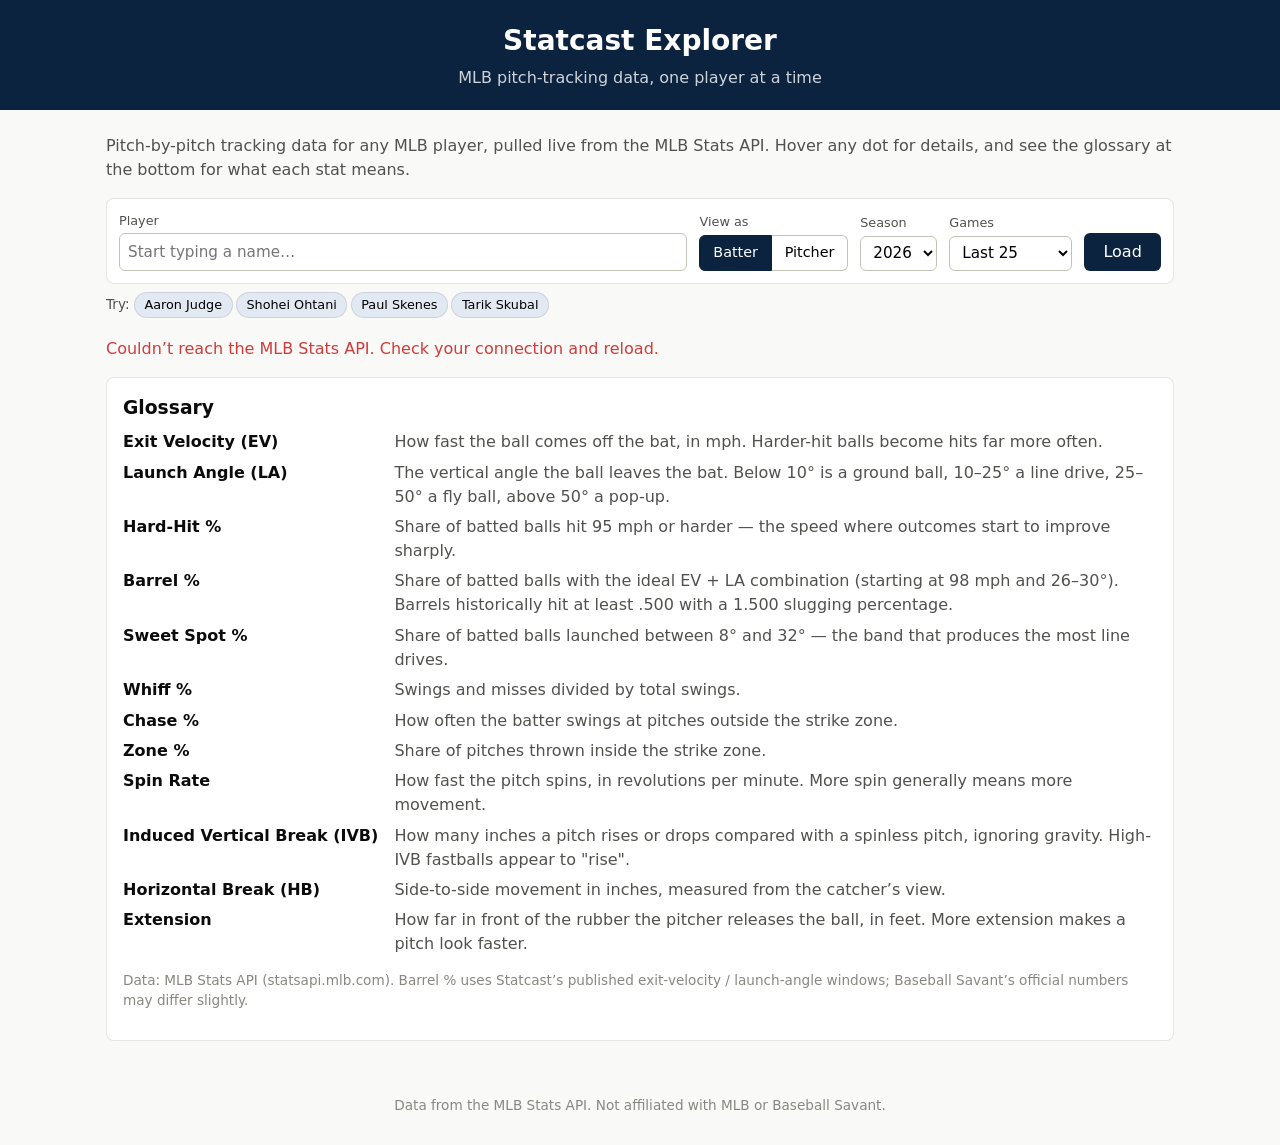
==== index.html @ 43feda47 "Add Statcast Explorer A Baseball Savant-style player page built on the public MLB Stats API: player " ====
<!DOCTYPE html>
<html lang="en">
<head>
  <meta charset="UTF-8">
  <meta name="viewport" content="width=device-width, initial-scale=1.0">
  <title>Statcast Explorer</title>
  <link rel="stylesheet" href="css/style.css">
</head>
<body>
  <header class="site-header">
    <h1>Statcast Explorer</h1>
    <p>MLB pitch-tracking data, one player at a time</p>
  </header>

  <main>
    <p class="sc-intro">Pitch-by-pitch tracking data for any MLB player, pulled live from the MLB Stats API.
      Hover any dot for details, and see the glossary at the bottom for what each stat means.</p>

    <form id="sc-form" class="sc-controls">
      <label class="grow">Player
        <input id="sc-search" list="sc-player-list" placeholder="Start typing a name…" autocomplete="off">
        <datalist id="sc-player-list"></datalist>
      </label>
      <div class="sc-role" role="group" aria-label="View as">
        <span class="label">View as</span>
        <div>
          <button type="button" data-role="batter" aria-pressed="true">Batter</button><button type="button" data-role="pitcher" aria-pressed="false">Pitcher</button>
        </div>
      </div>
      <label>Season
        <select id="sc-season"></select>
      </label>
      <label>Games
        <select id="sc-games">
          <option value="10">Last 10</option>
          <option value="25" selected>Last 25</option>
          <option value="50">Last 50</option>
          <option value="all">Full season</option>
        </select>
      </label>
      <button type="submit" class="primary">Load</button>
    </form>
    <div class="sc-examples">Try: <span id="sc-examples"></span></div>

    <p id="sc-status" class="sc-status" role="status" aria-live="polite"></p>

    <div id="sc-results" hidden>
      <section class="sc-player">
        <img id="sc-headshot" width="80" height="80" alt="">
        <div>
          <h3 id="sc-name"></h3>
          <p id="sc-meta"></p>
          <p id="sc-sample" class="muted"></p>
        </div>
      </section>

      <section id="sc-tiles" class="sc-tiles" aria-label="Summary stats"></section>

      <section class="sc-panel">
        <div class="sc-panel-head">
          <h3 id="sc-bb-title">Batted balls</h3>
          <div id="sc-bb-legend" class="legend"></div>
        </div>
        <div class="sc-grid">
          <figure>
            <figcaption>Spray chart</figcaption>
            <div id="sc-spray" class="chart"></div>
          </figure>
          <figure>
            <figcaption>Exit velocity vs. launch angle</figcaption>
            <div id="sc-evla" class="chart"></div>
          </figure>
        </div>
      </section>

      <section class="sc-panel">
        <div class="sc-panel-head">
          <h3>Pitches</h3>
          <label class="inline">Show
            <select id="sc-zone-filter">
              <option value="all">All pitches</option>
              <option value="swings">Swings</option>
              <option value="whiffs">Whiffs</option>
              <option value="called">Called strikes</option>
              <option value="inplay">Balls in play</option>
            </select>
          </label>
        </div>
        <div id="sc-pitch-legend" class="legend" aria-label="Pitch types (click to hide or show)"></div>
        <div class="sc-grid">
          <figure>
            <figcaption>Pitch location</figcaption>
            <div id="sc-zone" class="chart"></div>
          </figure>
          <figure id="sc-movement-wrap">
            <figcaption>Pitch movement</figcaption>
            <div id="sc-movement" class="chart"></div>
          </figure>
        </div>
      </section>

      <section class="sc-panel">
        <h3 id="sc-arsenal-title">Pitch arsenal</h3>
        <div class="table-wrap">
          <table id="sc-arsenal" class="sc-table">
            <thead>
              <tr>
                <th scope="col">Pitch</th><th scope="col">#</th><th scope="col">Usage</th>
                <th scope="col">Velo</th><th scope="col">Spin</th><th scope="col">IVB</th><th scope="col">HB</th>
                <th scope="col">Whiff %</th><th scope="col">BBE</th><th scope="col">Avg EV</th><th scope="col">Hard-hit %</th>
              </tr>
            </thead>
            <tbody></tbody>
          </table>
        </div>
      </section>

      <section class="sc-panel">
        <h3>Batted-ball log</h3>
        <div class="table-wrap">
          <table id="sc-balls" class="sc-table"><thead></thead><tbody></tbody></table>
        </div>
        <button type="button" id="sc-balls-more" class="link-button" hidden></button>
      </section>
    </div>

    <section class="sc-panel">
      <h3>Glossary</h3>
      <dl id="sc-glossary" class="sc-glossary"></dl>
      <p class="muted small">Data: MLB Stats API (statsapi.mlb.com). Barrel % uses Statcast’s published exit-velocity /
        launch-angle windows; Baseball Savant’s official numbers may differ slightly.</p>
    </section>
  </main>

  <div id="sc-tooltip" class="sc-tooltip" hidden></div>

  <footer>
    <p>Data from the MLB Stats API. Not affiliated with MLB or Baseball Savant.</p>
  </footer>

  <script src="js/api.js"></script>
  <script src="js/metrics.js"></script>
  <script src="js/charts.js"></script>
  <script src="js/app.js"></script>
</body>
</html>
---- css/style.css ----
/* Statcast Explorer styles. */
:root {
  --sc-surface: #fff;
  --sc-ink: #0b0b0b;
  --sc-ink-2: #52514e;
  --sc-muted: #898781;
  --sc-grid: #e1e0d9;
  --sc-axis: #c3c2b7;
  --sc-border: rgba(11, 11, 11, 0.10);
  --sc-accent: #0c2340;
  --sc-accent-wash: #e3e9f2;
}

* { box-sizing: border-box; }
body {
  margin: 0;
  font-family: system-ui, -apple-system, "Segoe UI", Roboto, sans-serif;
  line-height: 1.5;
  color: var(--sc-ink);
  background: #f9f9f7;
}
.site-header { background: #0c2340; color: #fff; padding: 1.25rem 1rem; text-align: center; }
.site-header h1 { margin: 0; font-size: 1.75rem; }
.site-header p { margin: 0.25rem 0 0; opacity: 0.8; }
main { max-width: 1100px; margin: 1.5rem auto; padding: 0 1rem; }
footer { text-align: center; padding: 1rem; color: var(--sc-muted); font-size: 0.85rem; }

.sc-intro { color: var(--sc-ink-2); margin-top: 0; }
.muted { color: var(--sc-muted); }
.small { font-size: 0.85rem; }

/* Controls */
.sc-controls {
  display: flex;
  flex-wrap: wrap;
  align-items: flex-end;
  gap: 0.75rem;
  background: var(--sc-surface);
  border: 1px solid var(--sc-border);
  border-radius: 8px;
  padding: 0.75rem;
}
.sc-controls label, .sc-role { display: flex; flex-direction: column; font-size: 0.8rem; color: var(--sc-ink-2); gap: 0.2rem; }
.sc-controls .grow { flex: 1 1 240px; }
.sc-controls input, .sc-controls select, .sc-panel select {
  font: inherit;
  font-size: 0.95rem;
  padding: 0.4rem 0.5rem;
  border: 1px solid var(--sc-axis);
  border-radius: 6px;
  background: #fff;
  min-height: 2.2rem;
  box-sizing: border-box;
}
.sc-role button {
  font: inherit;
  font-size: 0.9rem;
  padding: 0.4rem 0.8rem;
  min-height: 2.2rem;
  border: 1px solid var(--sc-axis);
  background: #fff;
  cursor: pointer;
}
.sc-role button:first-child { border-radius: 6px 0 0 6px; }
.sc-role button:last-child { border-radius: 0 6px 6px 0; border-left: 0; }
.sc-role button[aria-pressed="true"] { background: var(--sc-accent); border-color: var(--sc-accent); color: #fff; }
.primary {
  font: inherit;
  padding: 0.45rem 1.2rem;
  min-height: 2.2rem;
  border: 0;
  border-radius: 6px;
  background: var(--sc-accent);
  color: #fff;
  cursor: pointer;
}
.sc-examples { font-size: 0.85rem; color: var(--sc-ink-2); margin: 0.5rem 0; }
.chip {
  font: inherit;
  font-size: 0.8rem;
  border: 1px solid var(--sc-border);
  background: var(--sc-accent-wash);
  border-radius: 999px;
  padding: 0.15rem 0.6rem;
  margin: 0 0.2rem 0.2rem 0;
  cursor: pointer;
}
.sc-status { min-height: 1.4em; color: var(--sc-ink-2); }
.sc-status.error { color: #d03b3b; }

/* Player header */
.sc-player { display: flex; align-items: center; gap: 1rem; margin: 1rem 0; }
.sc-player img { border-radius: 50%; background: var(--sc-grid); object-fit: cover; }
.sc-player h3 { margin: 0; font-size: 1.5rem; }
.sc-player p { margin: 0; }

/* Stat tiles */
.sc-tiles {
  display: grid;
  grid-template-columns: repeat(auto-fill, minmax(140px, 1fr));
  gap: 0.5rem;
  margin-bottom: 1rem;
}
.tile {
  background: var(--sc-surface);
  border: 1px solid var(--sc-border);
  border-radius: 8px;
  padding: 0.6rem 0.75rem;
  cursor: help;
}
.tile-value { font-size: 1.5rem; font-weight: bold; color: var(--sc-ink); }
.tile-value small { font-size: 0.8rem; font-weight: normal; color: var(--sc-ink-2); }
.tile-label { font-size: 0.8rem; color: var(--sc-ink-2); }

/* Panels & charts */
.sc-panel {
  background: var(--sc-surface);
  border: 1px solid var(--sc-border);
  border-radius: 8px;
  padding: 1rem;
  margin-bottom: 1rem;
}
.sc-panel h3 { margin: 0 0 0.5rem; }
.sc-panel-head { display: flex; flex-wrap: wrap; justify-content: space-between; align-items: center; gap: 0.5rem; }
.sc-panel label.inline { font-size: 0.85rem; color: var(--sc-ink-2); display: flex; align-items: center; gap: 0.4rem; }
.sc-grid { display: grid; grid-template-columns: repeat(auto-fit, minmax(280px, 1fr)); gap: 1rem; }
.sc-grid figure { margin: 0; }
.sc-grid figcaption { font-size: 0.85rem; font-weight: bold; color: var(--sc-ink-2); margin-bottom: 0.25rem; }
.chart svg { width: 100%; height: auto; display: block; max-height: 420px; }

.legend { display: flex; flex-wrap: wrap; gap: 0.25rem 0.9rem; font-size: 0.85rem; color: var(--sc-ink-2); margin: 0.25rem 0 0.5rem; }
.legend-item { display: inline-flex; align-items: center; gap: 0.35rem; }
.legend-item.toggle { font: inherit; background: none; border: 0; padding: 0.2rem 0; cursor: pointer; color: inherit; }
.legend-item.toggle.off { opacity: 0.4; text-decoration: line-through; }
.swatch { display: inline-block; width: 10px; height: 10px; border-radius: 50%; flex: none; vertical-align: middle; margin-right: 0.35rem; }
.legend-item .swatch { margin-right: 0; }

svg .grid { stroke: var(--sc-grid); stroke-width: 1; }
svg .axis { stroke: var(--sc-axis); stroke-width: 1; }
svg .axis-label { fill: var(--sc-muted); font-size: 10px; font-variant-numeric: tabular-nums; }
svg .axis-label.small { font-size: 8px; }
svg .zone-label { fill: var(--sc-ink-2); font-size: 9px; }
svg .dot { fill-opacity: 0.85; stroke: var(--sc-surface); stroke-width: 1.5; cursor: pointer; }
svg .dot:hover { stroke: var(--sc-ink); fill-opacity: 1; }
svg .barrel-zone { fill: #eb6834; fill-opacity: 0.10; stroke: #eb6834; stroke-opacity: 0.5; stroke-dasharray: 3 2; }
svg .ref-line { stroke: var(--sc-ink-2); stroke-dasharray: 4 3; stroke-width: 1; }
svg .field-grass { fill: #eef5ea; stroke: var(--sc-axis); }
svg .field-dirt { fill: #f6efe6; stroke: none; }
svg .field-line { fill: none; stroke: var(--sc-axis); }
svg .zone-box { fill: none; stroke: var(--sc-ink-2); stroke-width: 1.5; }
svg .zone-grid { stroke: var(--sc-axis); stroke-dasharray: 2 2; }
svg .plate { fill: var(--sc-grid); stroke: var(--sc-axis); }

/* Tables */
.table-wrap { overflow-x: auto; }
.sc-table { width: 100%; border-collapse: collapse; font-size: 0.85rem; font-variant-numeric: tabular-nums; }
.sc-table th, .sc-table td { padding: 0.35rem 0.5rem; text-align: right; border-bottom: 1px solid var(--sc-grid); white-space: nowrap; }
.sc-table th:first-child, .sc-table td:first-child { text-align: left; }
#sc-balls th:nth-child(-n+3), #sc-balls td:nth-child(-n+3), #sc-balls th:last-child, #sc-balls td:last-child { text-align: left; }
.sc-table th { color: var(--sc-ink-2); font-weight: bold; }
.sc-table th button { font: inherit; background: none; border: 0; padding: 0; cursor: pointer; color: inherit; }
.sc-table tr.barrel td { background: #fdf1eb; }
.tag {
  display: inline-block;
  font-size: 0.7rem;
  background: #eb6834;
  color: #fff;
  border-radius: 3px;
  padding: 0 0.3rem;
}
.link-button { font: inherit; background: none; border: 0; color: var(--sc-accent); cursor: pointer; padding: 0.5rem 0 0; text-decoration: underline; }

/* Glossary */
.sc-glossary { display: grid; grid-template-columns: minmax(140px, max-content) 1fr; gap: 0.4rem 1rem; margin: 0 0 0.75rem; }
.sc-glossary dt { font-weight: bold; }
.sc-glossary dd { margin: 0; color: var(--sc-ink-2); }
@media (max-width: 560px) {
  .sc-glossary { grid-template-columns: 1fr; }
  .sc-glossary dd { margin-bottom: 0.5rem; }
}

/* Tooltip */
.sc-tooltip {
  position: fixed;
  z-index: 10;
  pointer-events: none;
  background: var(--sc-surface);
  border: 1px solid var(--sc-border);
  box-shadow: 0 4px 16px rgba(0, 0, 0, 0.12);
  border-radius: 6px;
  padding: 0.45rem 0.6rem;
  font-size: 0.8rem;
  line-height: 1.4;
  max-width: 260px;
}
.sc-tooltip strong, .sc-tooltip span { display: block; }
.sc-tooltip .tag { display: inline-block; margin-top: 0.2rem; }
.sc-tooltip [hidden], .sc-tooltip[hidden] { display: none; }
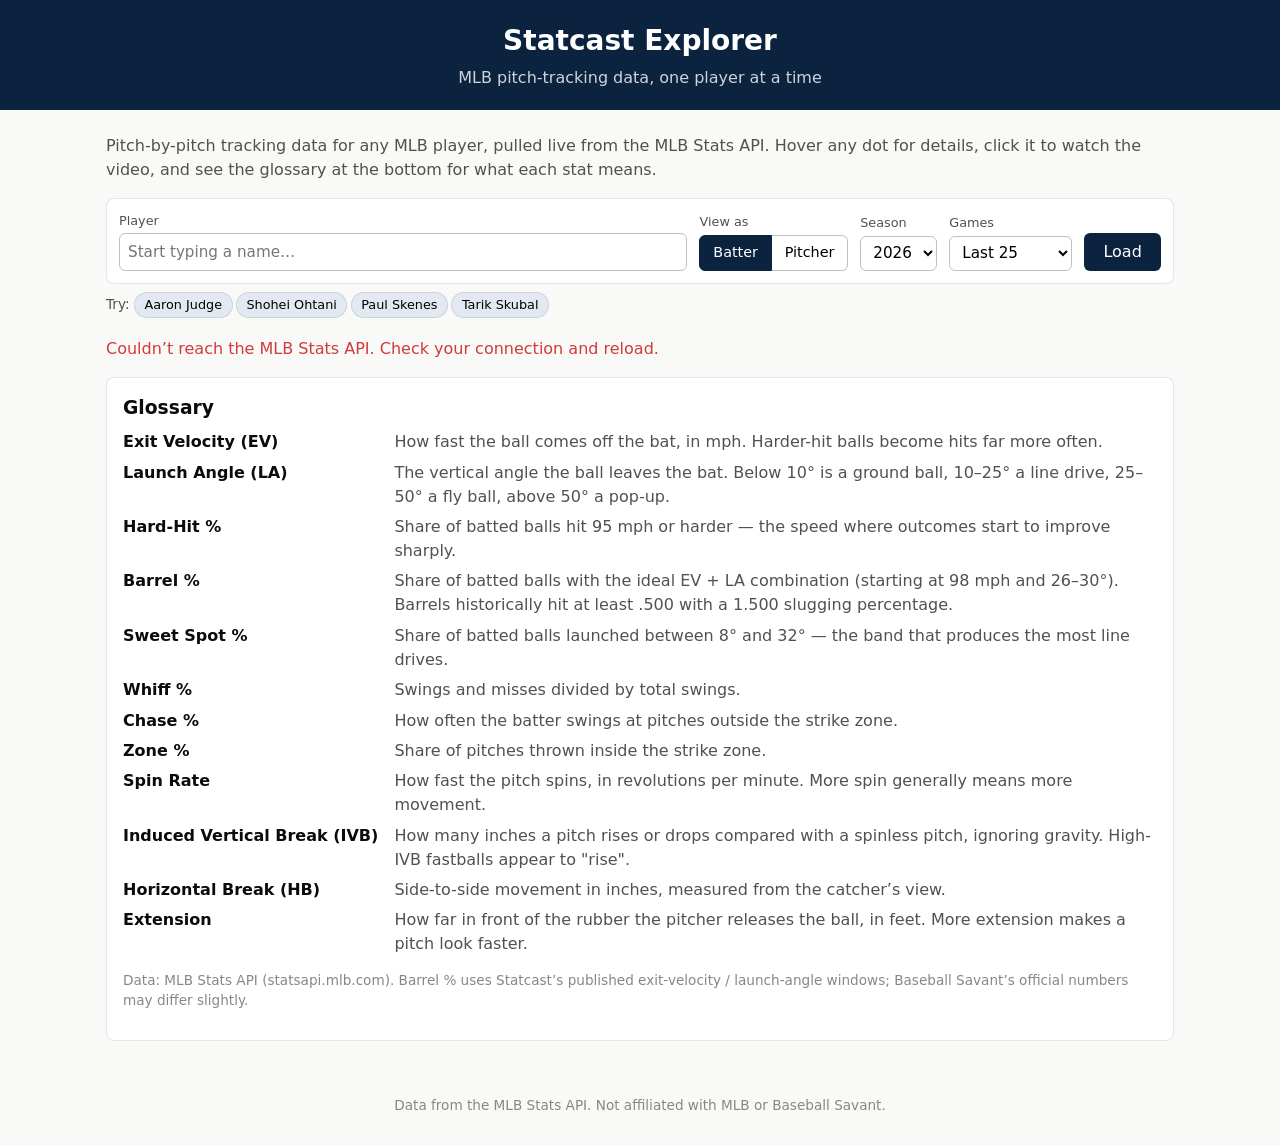
==== commit 01132082: "Link each pitch to its video on Baseball Savant Keep Statcast's per-pitch playId from the play-by-pl" ====
--- a/index.html
+++ b/index.html
@@ -14,7 +14,7 @@
 
   <main>
     <p class="sc-intro">Pitch-by-pitch tracking data for any MLB player, pulled live from the MLB Stats API.
-      Hover any dot for details, and see the glossary at the bottom for what each stat means.</p>
+      Hover any dot for details, click it to watch the video, and see the glossary at the bottom for what each stat means.</p>
 
     <form id="sc-form" class="sc-controls">
       <label class="grow">Player
--- a/css/style.css
+++ b/css/style.css
@@ -156,7 +156,7 @@
 .sc-table { width: 100%; border-collapse: collapse; font-size: 0.85rem; font-variant-numeric: tabular-nums; }
 .sc-table th, .sc-table td { padding: 0.35rem 0.5rem; text-align: right; border-bottom: 1px solid var(--sc-grid); white-space: nowrap; }
 .sc-table th:first-child, .sc-table td:first-child { text-align: left; }
-#sc-balls th:nth-child(-n+3), #sc-balls td:nth-child(-n+3), #sc-balls th:last-child, #sc-balls td:last-child { text-align: left; }
+#sc-balls th:nth-child(-n+3), #sc-balls td:nth-child(-n+3), #sc-balls th:nth-child(n+8), #sc-balls td:nth-child(n+8) { text-align: left; }
 .sc-table th { color: var(--sc-ink-2); font-weight: bold; }
 .sc-table th button { font: inherit; background: none; border: 0; padding: 0; cursor: pointer; color: inherit; }
 .sc-table tr.barrel td { background: #fdf1eb; }
@@ -195,4 +195,7 @@
 }
 .sc-tooltip strong, .sc-tooltip span { display: block; }
 .sc-tooltip .tag { display: inline-block; margin-top: 0.2rem; }
+.sc-tooltip .hint { color: var(--sc-muted); font-size: 0.75rem; margin-top: 0.2rem; }
+#sc-balls a { color: var(--sc-accent); text-decoration: none; white-space: nowrap; }
+#sc-balls a:hover { text-decoration: underline; }
 .sc-tooltip [hidden], .sc-tooltip[hidden] { display: none; }
